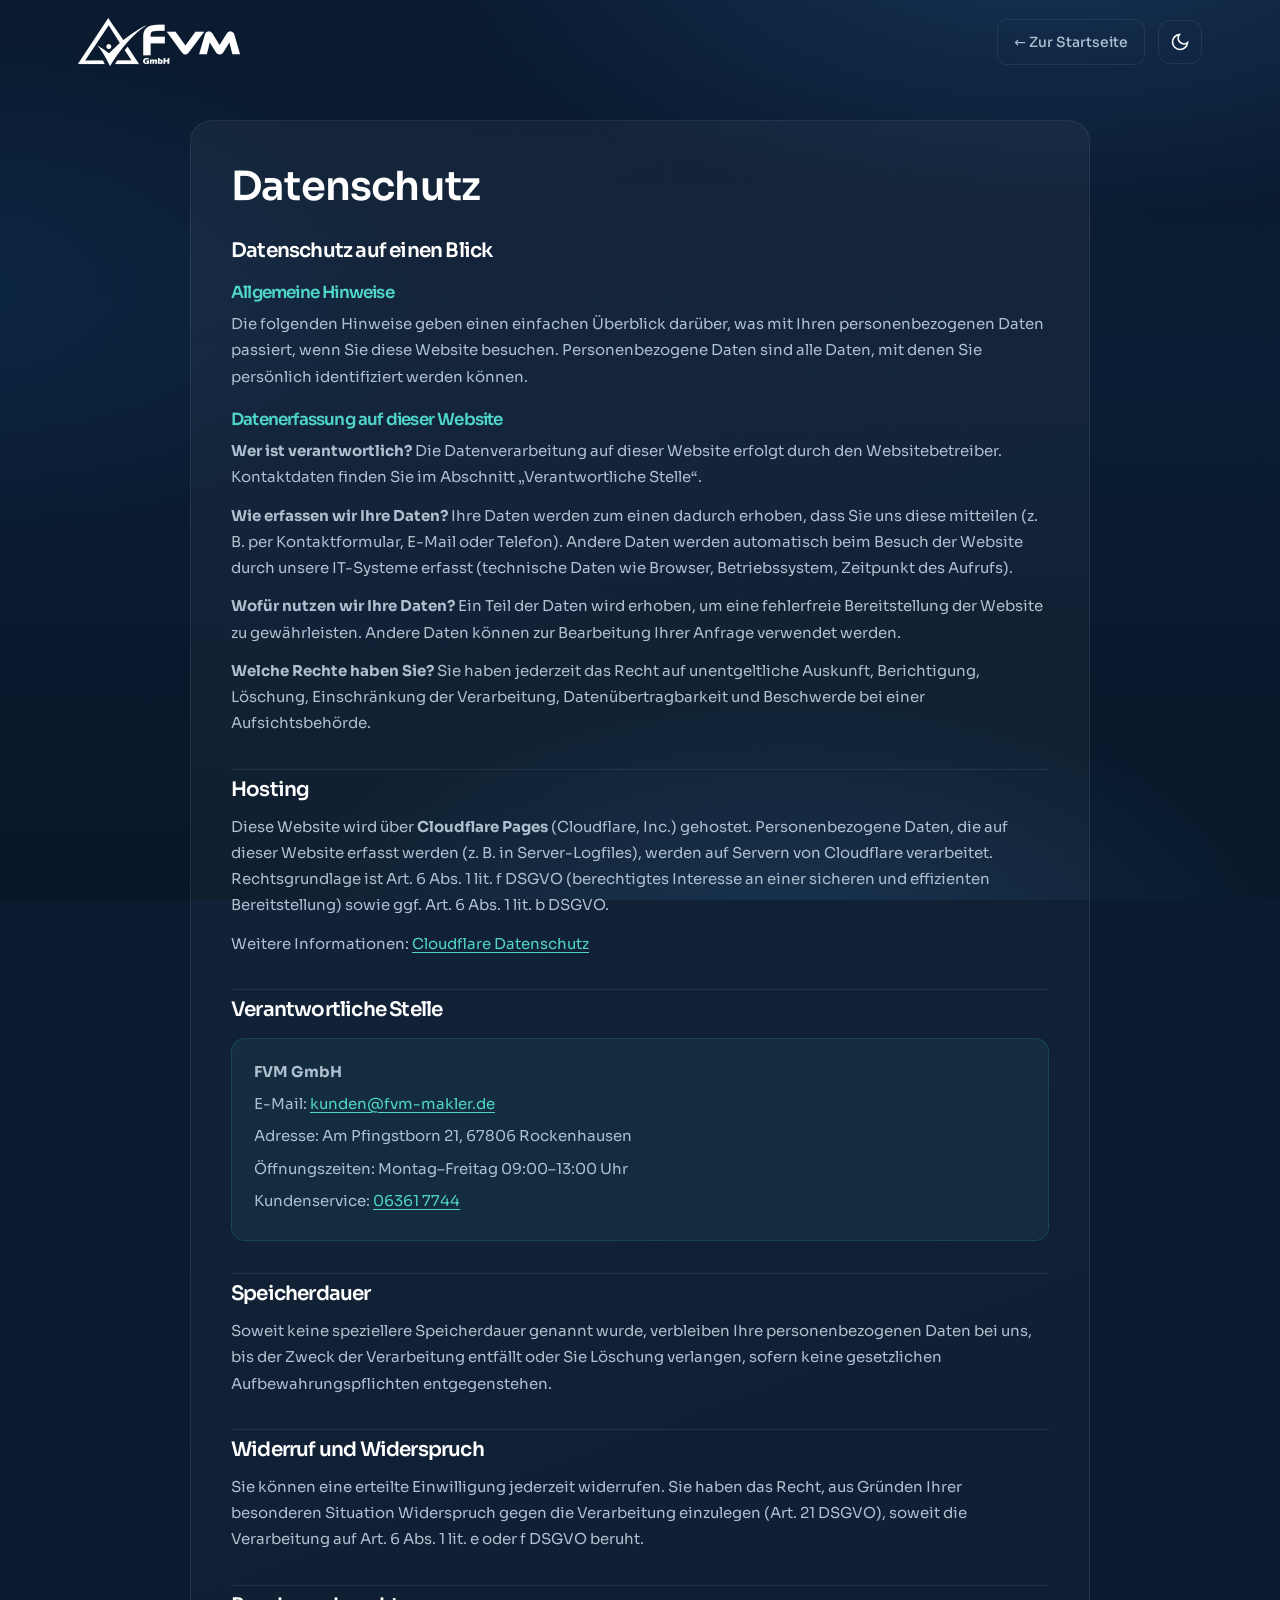
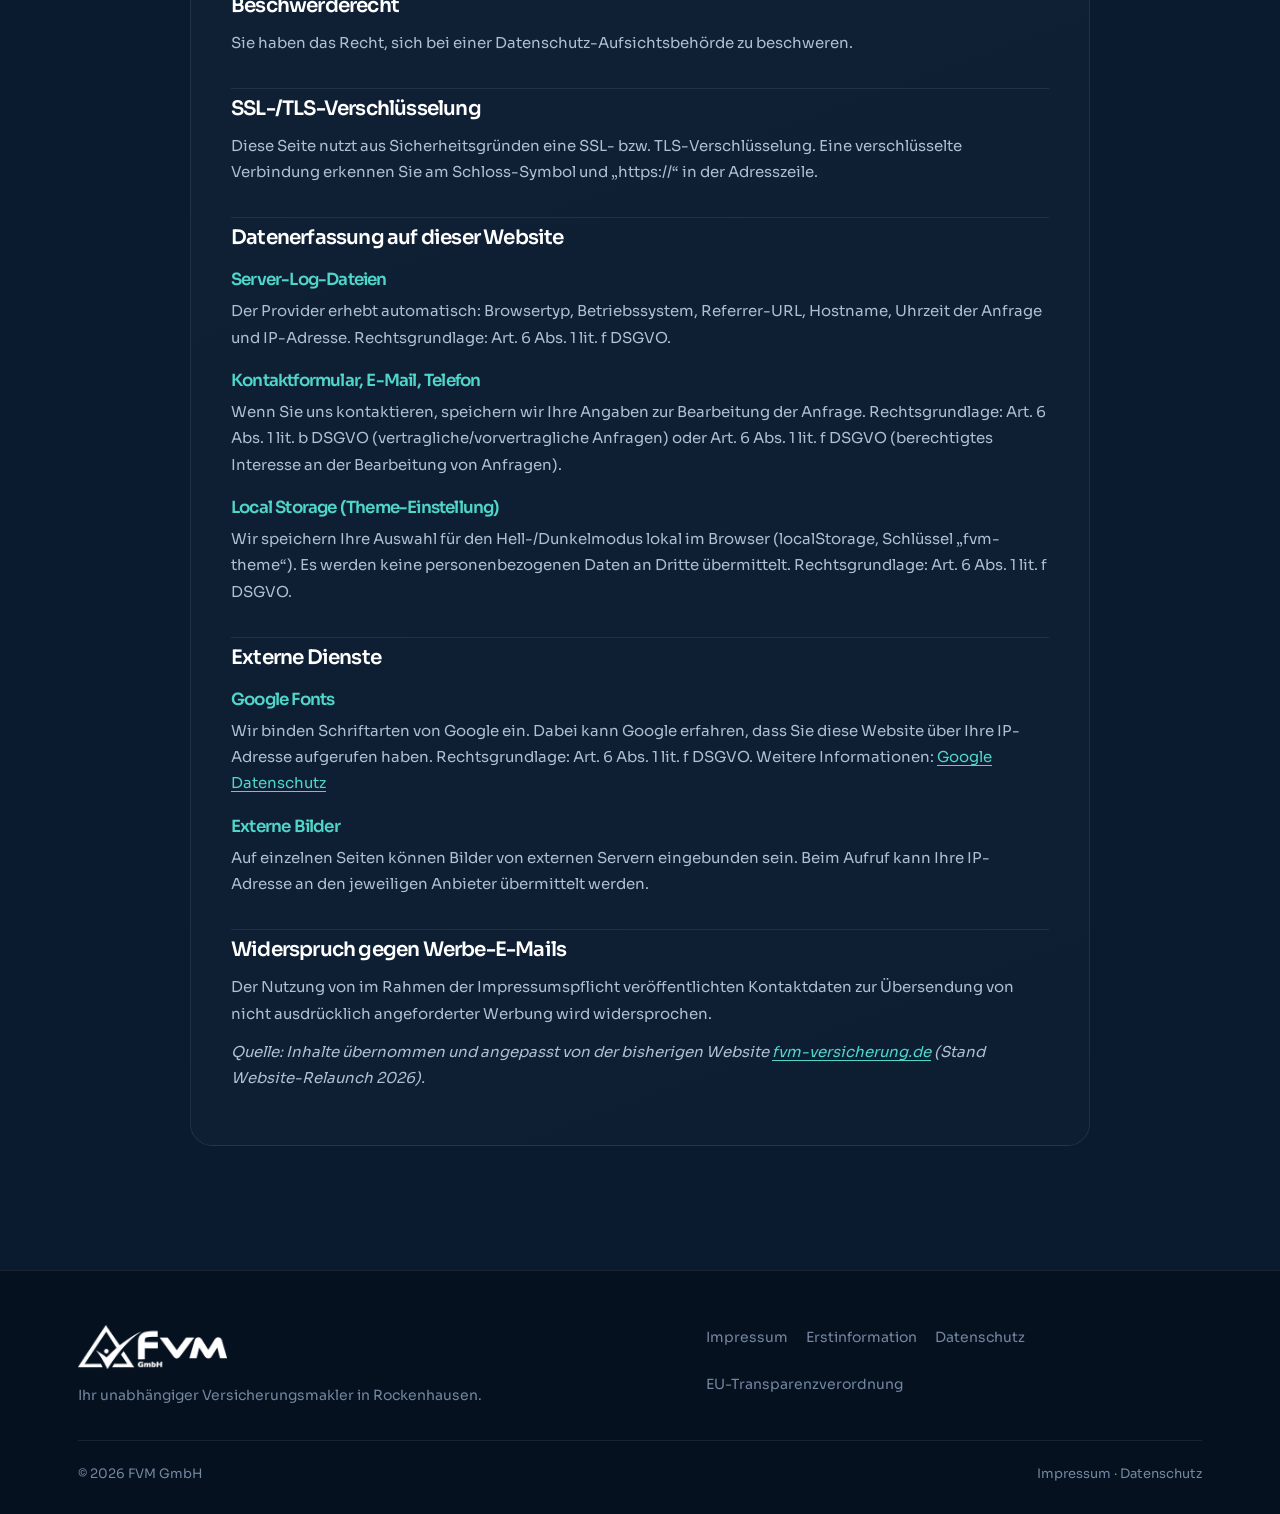
==== datenschutz.html @ 8ff85484 "Add legal pages: Impressum, Datenschutz, Erstinformation and EU transparency." ====
<!DOCTYPE html>
<html lang="de" data-theme="dark">
<head>
<meta charset="UTF-8">
<meta name="viewport" content="width=device-width, initial-scale=1.0">
<title>Datenschutz – FVM GmbH</title>
<meta name="description" content="Datenschutzerklärung der FVM GmbH.">
<link rel="icon" type="image/png" href="assets/favicon.png">
<link rel="preconnect" href="https://fonts.googleapis.com">
<link rel="preconnect" href="https://fonts.gstatic.com" crossorigin>
<link href="https://fonts.googleapis.com/css2?family=Sora:wght@400;500;600;700&display=swap" rel="stylesheet">
<link rel="stylesheet" href="assets/legal.css">
</head>
<body>
<div class="page-bg"></div>
<div class="page-grid"></div>
<header id="hdr">
  <div class="container nav">
    <a href="index.html" class="logo"><img src="assets/fvm-logo.png" alt="FVM GmbH" width="324" height="48"></a>
    <div class="nav-actions">
      <a href="index.html" class="back-home">← Zur Startseite</a>
      <button class="theme-toggle" onclick="toggleTheme()" aria-label="Farbmodus wechseln">
        <svg class="moon" viewBox="0 0 24 24" fill="none" stroke="currentColor" stroke-width="2"><path d="M21 12.8A9 9 0 1 1 11.2 3a7 7 0 0 0 9.8 9.8z"/></svg>
        <svg class="sun" viewBox="0 0 24 24" fill="none" stroke="currentColor" stroke-width="2"><circle cx="12" cy="12" r="4"/><path d="M12 2v2M12 20v2M4.9 4.9l1.4 1.4M17.7 17.7l1.4 1.4M2 12h2M20 12h2M4.9 19.1l1.4-1.4M17.7 6.3l1.4-1.4"/></svg>
      </button>
    </div>
  </div>
</header>
<main class="legal-main">
  <div class="container">
    <article class="legal-card">

<h1>Datenschutz</h1>
<h2>Datenschutz auf einen Blick</h2>
<h3>Allgemeine Hinweise</h3>
<p>Die folgenden Hinweise geben einen einfachen Überblick darüber, was mit Ihren personenbezogenen Daten passiert, wenn Sie diese Website besuchen. Personenbezogene Daten sind alle Daten, mit denen Sie persönlich identifiziert werden können.</p>
<h3>Datenerfassung auf dieser Website</h3>
<p><strong>Wer ist verantwortlich?</strong> Die Datenverarbeitung auf dieser Website erfolgt durch den Websitebetreiber. Kontaktdaten finden Sie im Abschnitt „Verantwortliche Stelle“.</p>
<p><strong>Wie erfassen wir Ihre Daten?</strong> Ihre Daten werden zum einen dadurch erhoben, dass Sie uns diese mitteilen (z. B. per Kontaktformular, E-Mail oder Telefon). Andere Daten werden automatisch beim Besuch der Website durch unsere IT-Systeme erfasst (technische Daten wie Browser, Betriebssystem, Zeitpunkt des Aufrufs).</p>
<p><strong>Wofür nutzen wir Ihre Daten?</strong> Ein Teil der Daten wird erhoben, um eine fehlerfreie Bereitstellung der Website zu gewährleisten. Andere Daten können zur Bearbeitung Ihrer Anfrage verwendet werden.</p>
<p><strong>Welche Rechte haben Sie?</strong> Sie haben jederzeit das Recht auf unentgeltliche Auskunft, Berichtigung, Löschung, Einschränkung der Verarbeitung, Datenübertragbarkeit und Beschwerde bei einer Aufsichtsbehörde.</p>
<h2>Hosting</h2>
<p>Diese Website wird über <strong>Cloudflare Pages</strong> (Cloudflare, Inc.) gehostet. Personenbezogene Daten, die auf dieser Website erfasst werden (z. B. in Server-Logfiles), werden auf Servern von Cloudflare verarbeitet. Rechtsgrundlage ist Art. 6 Abs. 1 lit. f DSGVO (berechtigtes Interesse an einer sicheren und effizienten Bereitstellung) sowie ggf. Art. 6 Abs. 1 lit. b DSGVO.</p>
<p>Weitere Informationen: <a href="https://www.cloudflare.com/privacypolicy/" target="_blank" rel="noopener">Cloudflare Datenschutz</a></p>
<h2>Verantwortliche Stelle</h2>

<div class="contact-block">
<p><strong>FVM GmbH</strong></p>
<p>E-Mail: <a href="mailto:kunden@fvm-makler.de">kunden@fvm-makler.de</a></p>
<p>Adresse: Am Pfingstborn 21, 67806 Rockenhausen</p>
<p>Öffnungszeiten: Montag–Freitag 09:00–13:00 Uhr</p>
<p>Kundenservice: <a href="tel:063617744">06361 7744</a></p>
</div>

<h2>Speicherdauer</h2>
<p>Soweit keine speziellere Speicherdauer genannt wurde, verbleiben Ihre personenbezogenen Daten bei uns, bis der Zweck der Verarbeitung entfällt oder Sie Löschung verlangen, sofern keine gesetzlichen Aufbewahrungspflichten entgegenstehen.</p>
<h2>Widerruf und Widerspruch</h2>
<p>Sie können eine erteilte Einwilligung jederzeit widerrufen. Sie haben das Recht, aus Gründen Ihrer besonderen Situation Widerspruch gegen die Verarbeitung einzulegen (Art. 21 DSGVO), soweit die Verarbeitung auf Art. 6 Abs. 1 lit. e oder f DSGVO beruht.</p>
<h2>Beschwerderecht</h2>
<p>Sie haben das Recht, sich bei einer Datenschutz-Aufsichtsbehörde zu beschweren.</p>
<h2>SSL-/TLS-Verschlüsselung</h2>
<p>Diese Seite nutzt aus Sicherheitsgründen eine SSL- bzw. TLS-Verschlüsselung. Eine verschlüsselte Verbindung erkennen Sie am Schloss-Symbol und „https://“ in der Adresszeile.</p>
<h2>Datenerfassung auf dieser Website</h2>
<h3>Server-Log-Dateien</h3>
<p>Der Provider erhebt automatisch: Browsertyp, Betriebssystem, Referrer-URL, Hostname, Uhrzeit der Anfrage und IP-Adresse. Rechtsgrundlage: Art. 6 Abs. 1 lit. f DSGVO.</p>
<h3>Kontaktformular, E-Mail, Telefon</h3>
<p>Wenn Sie uns kontaktieren, speichern wir Ihre Angaben zur Bearbeitung der Anfrage. Rechtsgrundlage: Art. 6 Abs. 1 lit. b DSGVO (vertragliche/vorvertragliche Anfragen) oder Art. 6 Abs. 1 lit. f DSGVO (berechtigtes Interesse an der Bearbeitung von Anfragen).</p>
<h3>Local Storage (Theme-Einstellung)</h3>
<p>Wir speichern Ihre Auswahl für den Hell-/Dunkelmodus lokal im Browser (localStorage, Schlüssel „fvm-theme“). Es werden keine personenbezogenen Daten an Dritte übermittelt. Rechtsgrundlage: Art. 6 Abs. 1 lit. f DSGVO.</p>
<h2>Externe Dienste</h2>
<h3>Google Fonts</h3>
<p>Wir binden Schriftarten von Google ein. Dabei kann Google erfahren, dass Sie diese Website über Ihre IP-Adresse aufgerufen haben. Rechtsgrundlage: Art. 6 Abs. 1 lit. f DSGVO. Weitere Informationen: <a href="https://policies.google.com/privacy" target="_blank" rel="noopener">Google Datenschutz</a></p>
<h3>Externe Bilder</h3>
<p>Auf einzelnen Seiten können Bilder von externen Servern eingebunden sein. Beim Aufruf kann Ihre IP-Adresse an den jeweiligen Anbieter übermittelt werden.</p>
<h2>Widerspruch gegen Werbe-E-Mails</h2>
<p>Der Nutzung von im Rahmen der Impressumspflicht veröffentlichten Kontaktdaten zur Übersendung von nicht ausdrücklich angeforderter Werbung wird widersprochen.</p>
<p><em>Quelle: Inhalte übernommen und angepasst von der bisherigen Website <a href="https://fvm-versicherung.de/datenschutz/">fvm-versicherung.de</a> (Stand Website-Relaunch 2026).</em></p>

    </article>
  </div>
</main>
<footer>
  <div class="container">
    <div class="foot-grid">
      <div>
        <a href="index.html" class="logo"><img src="assets/fvm-logo.png" alt="FVM GmbH" width="297" height="44"></a>
        <p>Ihr unabhängiger Versicherungsmakler in Rockenhausen.</p>
      </div>
      <nav class="legal-links" aria-label="Rechtliches">
        <a href="impressum.html">Impressum</a>
        <a href="erstinformation.html">Erstinformation</a>
        <a href="datenschutz.html">Datenschutz</a>
        <a href="eu-transparenzverordnung.html">EU-Transparenzverordnung</a>
      </nav>
    </div>
    <div class="foot-bottom">
      <span>© 2026 FVM GmbH</span>
      <span><a href="impressum.html">Impressum</a> · <a href="datenschutz.html">Datenschutz</a></span>
    </div>
  </div>
</footer>
<script src="assets/site.js"></script>
</body>
</html>
---- assets/legal.css ----
:root, [data-theme="dark"]{
  --bg:#0a1a2f; --ink:#eef3f9; --soft:#aebfd0; --muted:#7387a0; --line:rgba(255,255,255,.08);
  --teal:#33b7ac; --teal2:#4fd6c9; --gold:#cba14e;
  --page-bg:radial-gradient(85% 55% at 82% -8%,#153356 0%,transparent 58%),radial-gradient(65% 48% at -5% 32%,#0d2743 0%,transparent 58%),radial-gradient(75% 55% at 62% 108%,#12314f 0%,transparent 58%),linear-gradient(180deg,#0a1a2f 0%,#0b1d34 42%,#081627 100%);
  --header-bg:rgba(10,26,47,.72); --footer-bg:rgba(5,13,24,.65);
  --grid-op:.022;
}
[data-theme="light"]{
  --bg:#f0f4f9; --ink:#132436; --soft:#42566b; --muted:#6d8096; --line:rgba(19,36,54,.10);
  --teal:#0f8d80; --teal2:#0f8d80; --gold:#a97f2a;
  --page-bg:radial-gradient(85% 55% at 82% -8%,#dfebf7 0%,transparent 58%),radial-gradient(65% 48% at -5% 32%,#e8f1f9 0%,transparent 58%),radial-gradient(75% 55% at 62% 108%,#dfeaf6 0%,transparent 58%),linear-gradient(180deg,#f0f4f9 0%,#f6f9fc 42%,#eef3f8 100%);
  --header-bg:rgba(240,244,249,.82); --footer-bg:rgba(226,235,244,.72);
  --grid-op:.045;
}
*{margin:0;padding:0;box-sizing:border-box}
html{scroll-behavior:smooth}
body{font-family:'Sora',system-ui,sans-serif;color:var(--ink);background:var(--bg);line-height:1.75;-webkit-font-smoothing:antialiased;overflow-x:hidden;transition:background .5s,color .5s}
h1,h2,h3,h4{font-family:'Sora',sans-serif;line-height:1.2;color:var(--ink);letter-spacing:-.8px;font-weight:600}
[data-theme="dark"] h1,[data-theme="dark"] h2,[data-theme="dark"] h3,[data-theme="dark"] h4{color:#fff}
a{color:inherit;text-decoration:none}
a:hover{color:var(--teal2)}
.container{max-width:1180px;margin:0 auto;padding:0 28px}
.page-bg{position:fixed;inset:0;z-index:-2;background:var(--page-bg);transition:background .5s}
.page-grid{position:fixed;inset:0;z-index:-1;background-image:linear-gradient(rgba(120,140,160,var(--grid-op)) 1px,transparent 1px),linear-gradient(90deg,rgba(120,140,160,var(--grid-op)) 1px,transparent 1px);background-size:74px 74px;mask-image:radial-gradient(circle at 50% 25%,#000,transparent 88%);pointer-events:none}
header{position:fixed;top:0;left:0;right:0;z-index:200;transition:.4s}
header.scrolled{background:var(--header-bg);backdrop-filter:blur(20px) saturate(160%);border-bottom:1px solid var(--line)}
.nav{display:flex;align-items:center;justify-content:space-between;height:84px;gap:20px}
.logo{display:flex;align-items:center}
.logo img{height:48px;width:auto;display:block;object-fit:contain}
[data-theme="dark"] .logo img{filter:brightness(0) invert(1)}
.nav-actions{display:flex;align-items:center;gap:13px;margin-left:auto}
.theme-toggle{width:44px;height:44px;border-radius:12px;border:1px solid var(--line);background:transparent;color:var(--ink);display:grid;place-items:center;cursor:pointer;transition:.3s}
[data-theme="dark"] .theme-toggle{color:#fff}
.theme-toggle:hover{border-color:var(--gold);color:var(--gold)}
.theme-toggle svg{width:20px;height:20px}
.theme-toggle .sun{display:none}
[data-theme="light"] .theme-toggle .sun{display:block}
[data-theme="light"] .theme-toggle .moon{display:none}
.back-home{font-size:14px;font-weight:500;color:var(--soft);padding:10px 16px;border:1px solid var(--line);border-radius:10px;transition:.25s}
.back-home:hover{color:var(--ink);border-color:var(--gold)}
[data-theme="dark"] .back-home:hover{color:#fff}
.legal-main{padding:120px 0 80px}
.legal-card{background:linear-gradient(160deg,rgba(255,255,255,.045),rgba(255,255,255,.014));border:1px solid var(--line);border-radius:22px;padding:42px 40px;max-width:900px;margin:0 auto}
[data-theme="light"] .legal-card{background:linear-gradient(160deg,#fff,#f5f9fd)}
.legal-card h1{font-size:clamp(28px,4vw,40px);margin-bottom:28px}
.legal-card h2{font-size:1.25rem;margin:32px 0 12px;padding-top:8px;border-top:1px solid var(--line)}
.legal-card h2:first-of-type{border-top:none;padding-top:0;margin-top:0}
.legal-card h3{font-size:1.05rem;margin:20px 0 8px;color:var(--teal2)}
[data-theme="light"] .legal-card h3{color:var(--teal)}
.legal-card p,.legal-card li{font-size:15px;color:var(--soft);margin-bottom:12px}
.legal-card ul{padding-left:20px;margin-bottom:12px}
.legal-card a{color:var(--teal2);text-decoration:underline;text-underline-offset:3px}
.legal-card .contact-block{background:rgba(51,183,172,.08);border:1px solid rgba(51,183,172,.18);border-radius:14px;padding:20px 22px;margin:16px 0}
.legal-card .contact-block p{margin-bottom:6px}
footer{background:var(--footer-bg);border-top:1px solid var(--line);padding:54px 0 28px;margin-top:44px}
.foot-grid{display:grid;grid-template-columns:1.2fr 1fr;gap:32px;margin-bottom:32px}
footer .logo img{height:44px;margin-bottom:14px}
footer p{font-size:14px;color:var(--muted)}
.legal-links{display:flex;flex-wrap:wrap;gap:10px 18px}
.legal-links a{font-size:14px;color:var(--muted)}
.legal-links a:hover{color:var(--gold)}
.foot-bottom{border-top:1px solid var(--line);padding-top:22px;display:flex;justify-content:space-between;flex-wrap:wrap;gap:12px;font-size:13px;color:var(--muted)}
@media(max-width:700px){.legal-card{padding:28px 22px}.foot-grid{grid-template-columns:1fr}}
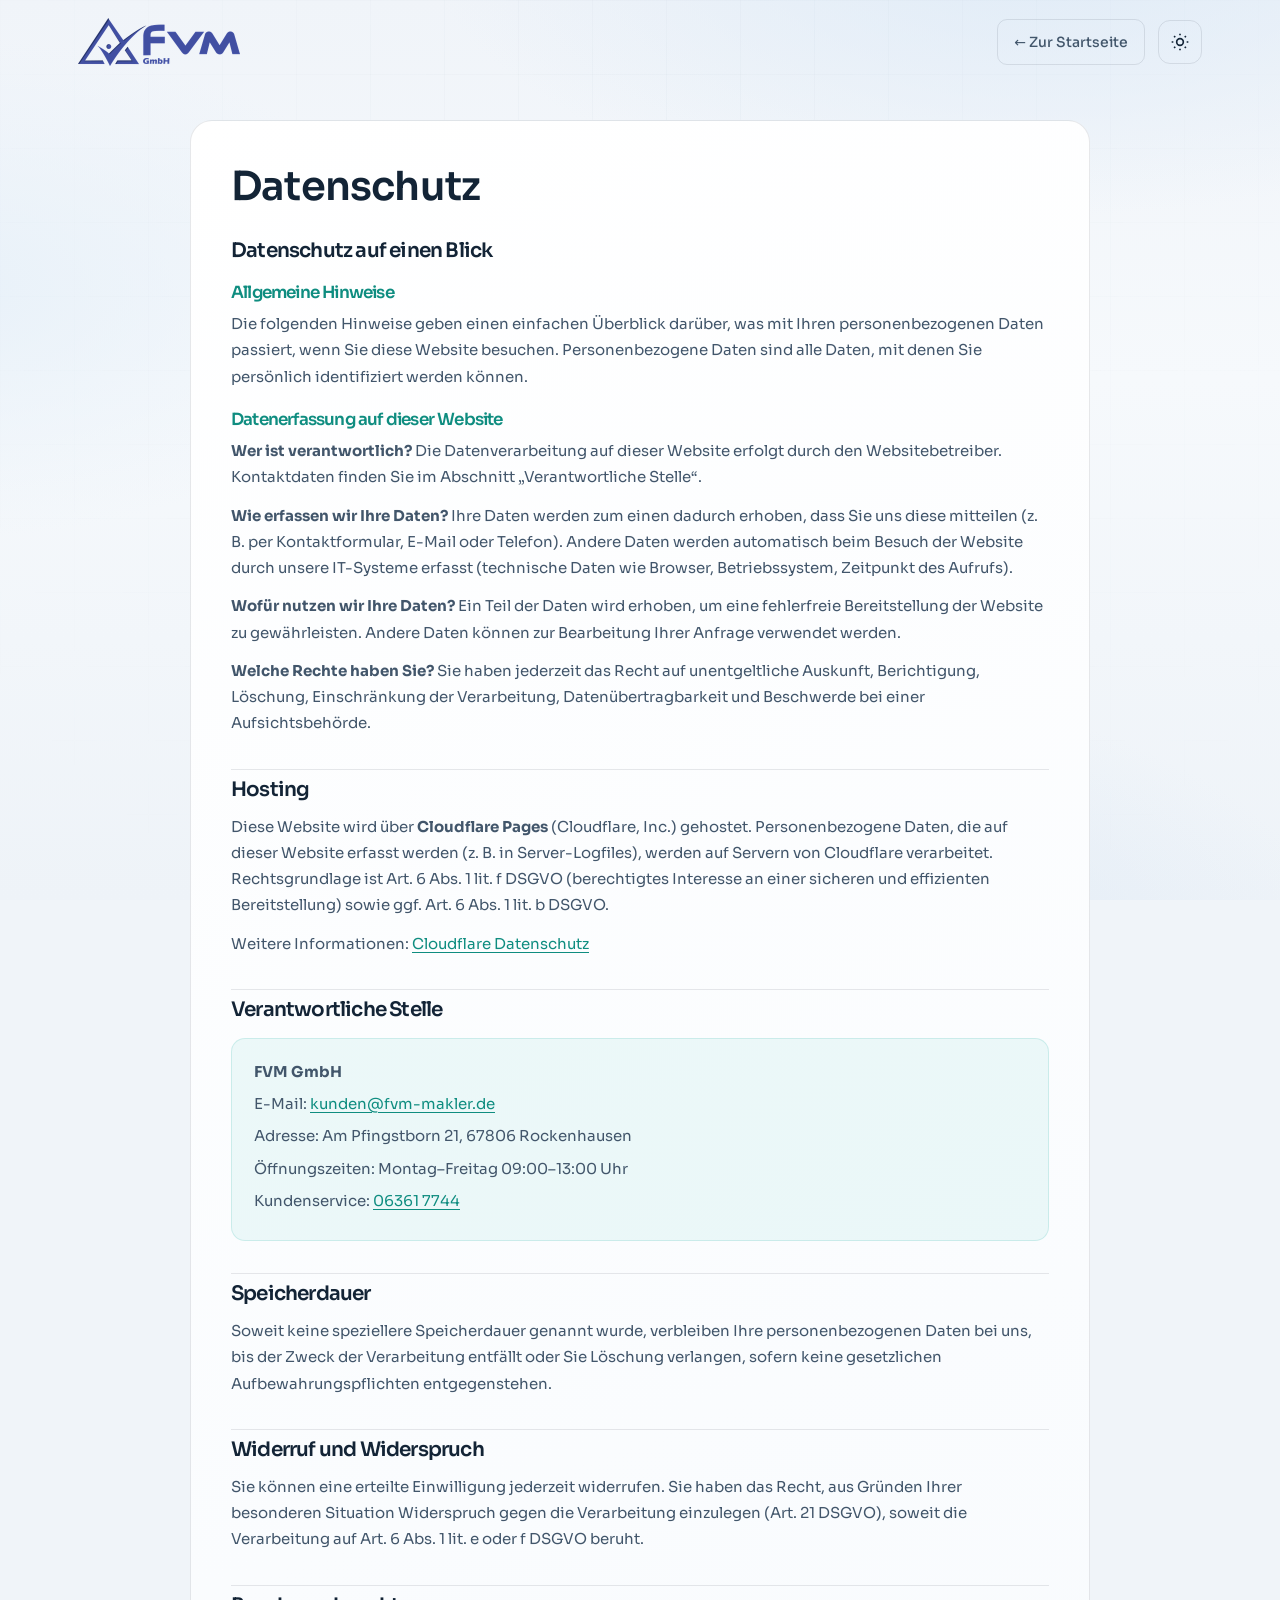
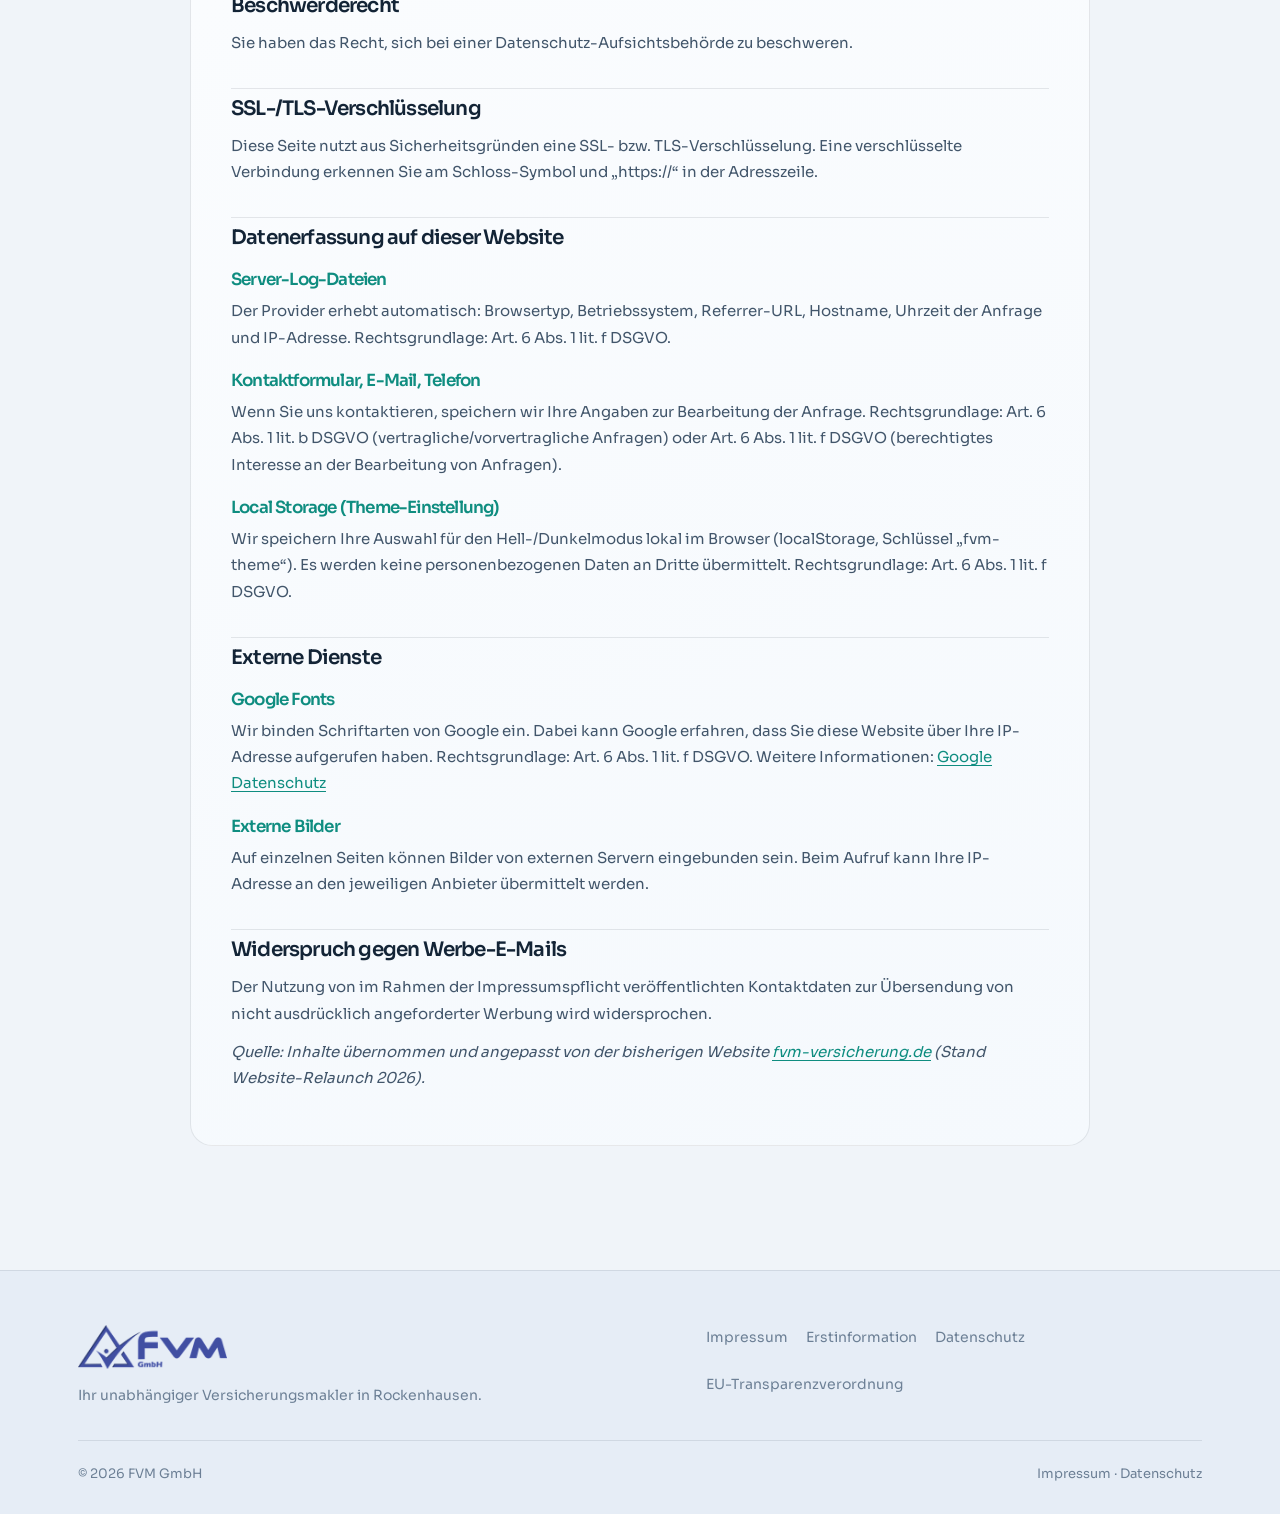
==== commit 0e7a0712: "Prioritize Kundenportal, show WhatsApp number, default to light mode. Co-authored-by: Cursor <cursor" ====
--- a/datenschutz.html
+++ b/datenschutz.html
@@ -1,5 +1,5 @@
 <!DOCTYPE html>
-<html lang="de" data-theme="dark">
+<html lang="de" data-theme="light">
 <head>
 <meta charset="UTF-8">
 <meta name="viewport" content="width=device-width, initial-scale=1.0">
--- a/assets/legal.css
+++ b/assets/legal.css
@@ -31,6 +31,7 @@
 .nav-actions{display:flex;align-items:center;gap:13px;margin-left:auto}
 .theme-toggle{width:44px;height:44px;border-radius:12px;border:1px solid var(--line);background:transparent;color:var(--ink);display:grid;place-items:center;cursor:pointer;transition:.3s}
 [data-theme="dark"] .theme-toggle{color:#fff}
+.theme-toggle{transition:border-color .25s,color .25s}
 .theme-toggle:hover{border-color:var(--gold);color:var(--gold)}
 .theme-toggle svg{width:20px;height:20px}
 .theme-toggle .sun{display:none}
@@ -61,3 +62,16 @@
 .legal-links a:hover{color:var(--gold)}
 .foot-bottom{border-top:1px solid var(--line);padding-top:22px;display:flex;justify-content:space-between;flex-wrap:wrap;gap:12px;font-size:13px;color:var(--muted)}
 @media(max-width:700px){.legal-card{padding:28px 22px}.foot-grid{grid-template-columns:1fr}}
+@media(max-width:640px){
+  .container{padding:0 18px}
+  .nav{height:72px;gap:8px}
+  .logo img{height:46px;max-width:min(200px,56vw)}
+  .back-home{font-size:13px;padding:8px 12px;white-space:nowrap}
+  .nav-actions{gap:8px}
+  .theme-toggle{width:40px;height:40px}
+  .legal-main{padding:96px 0 56px}
+  .legal-card{padding:24px 18px;border-radius:18px}
+  .legal-card h1{font-size:clamp(24px,7vw,32px)}
+  .foot-bottom{flex-direction:column;align-items:flex-start;gap:10px}
+  footer{padding:40px 0 22px}
+}
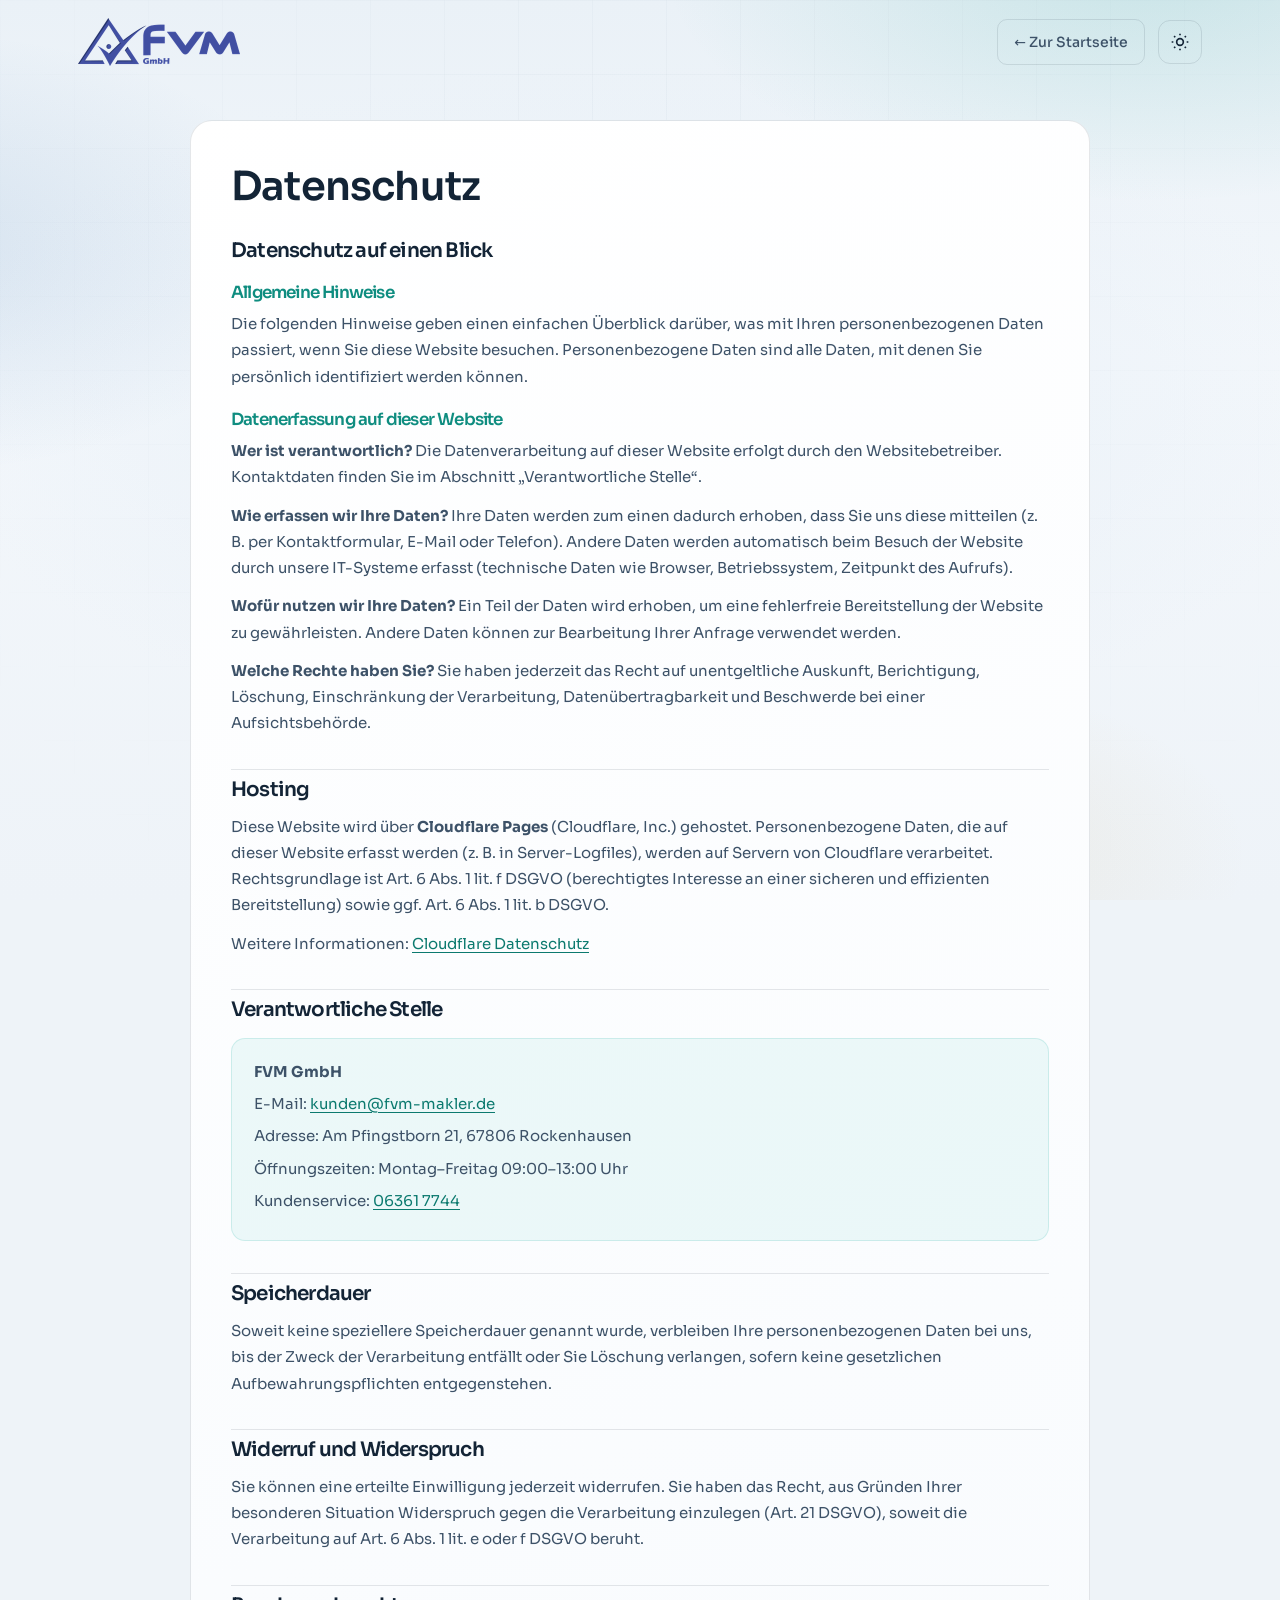
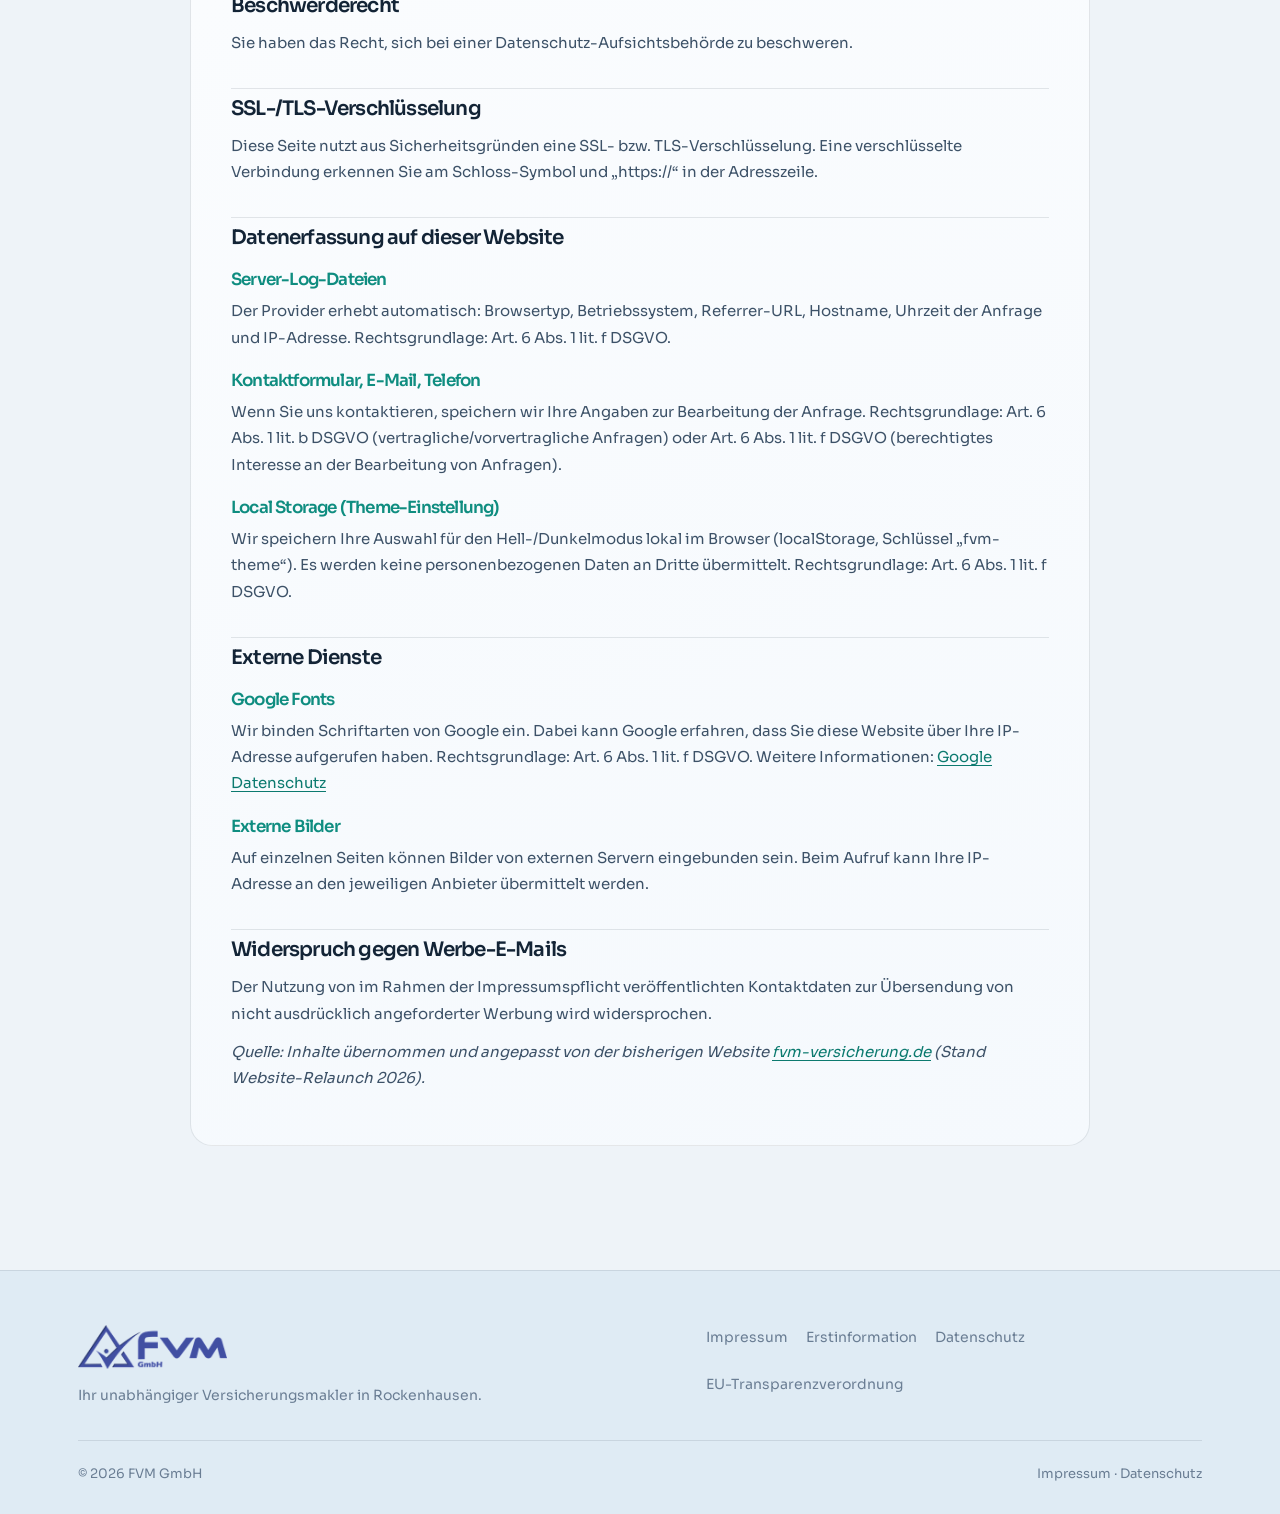
==== commit cc77009d: "Replace wide favicon with square F-mark and shorten tab title. Co-authored-by: Cursor <cursoragent@c" ====
--- a/datenschutz.html
+++ b/datenschutz.html
@@ -5,7 +5,11 @@
 <meta name="viewport" content="width=device-width, initial-scale=1.0">
 <title>Datenschutz – FVM GmbH</title>
 <meta name="description" content="Datenschutzerklärung der FVM GmbH.">
-<link rel="icon" type="image/png" href="assets/favicon.png">
+<link rel="icon" href="assets/favicon.ico" sizes="any">
+<link rel="icon" type="image/png" sizes="32x32" href="assets/favicon.png">
+<link rel="icon" type="image/png" sizes="64x64" href="assets/favicon-64.png">
+<link rel="apple-touch-icon" sizes="180x180" href="assets/apple-touch-icon.png">
+<meta name="theme-color" content="#0a1a2f">
 <link rel="preconnect" href="https://fonts.googleapis.com">
 <link rel="preconnect" href="https://fonts.gstatic.com" crossorigin>
 <link href="https://fonts.googleapis.com/css2?family=Sora:wght@400;500;600;700&display=swap" rel="stylesheet">
--- a/assets/legal.css
+++ b/assets/legal.css
@@ -6,15 +6,20 @@
   --grid-op:.022;
 }
 [data-theme="light"]{
-  --bg:#f0f4f9; --ink:#132436; --soft:#42566b; --muted:#6d8096; --line:rgba(19,36,54,.10);
-  --teal:#0f8d80; --teal2:#0f8d80; --gold:#a97f2a;
-  --page-bg:radial-gradient(85% 55% at 82% -8%,#dfebf7 0%,transparent 58%),radial-gradient(65% 48% at -5% 32%,#e8f1f9 0%,transparent 58%),radial-gradient(75% 55% at 62% 108%,#dfeaf6 0%,transparent 58%),linear-gradient(180deg,#f0f4f9 0%,#f6f9fc 42%,#eef3f8 100%);
-  --header-bg:rgba(240,244,249,.82); --footer-bg:rgba(226,235,244,.72);
-  --grid-op:.045;
+  --bg:#eef3f8; --ink:#132436; --soft:#3d5268; --muted:#6a7e94; --line:rgba(19,36,54,.11);
+  --teal:#0f8d80; --teal2:#0c7a6f; --gold:#a97f2a;
+  --page-bg:
+    radial-gradient(70% 50% at 90% -5%,rgba(42,167,155,.18) 0%,transparent 55%),
+    radial-gradient(60% 45% at -8% 28%,rgba(47,111,176,.14) 0%,transparent 55%),
+    radial-gradient(55% 40% at 70% 95%,rgba(203,161,78,.12) 0%,transparent 50%),
+    radial-gradient(80% 55% at 50% 45%,#e8f0f8 0%,transparent 70%),
+    linear-gradient(180deg,#eaf1f7 0%,#f3f7fb 40%,#eef3f8 100%);
+  --header-bg:rgba(238,243,248,.86); --footer-bg:rgba(220,232,242,.78);
+  --grid-op:.055;
 }
 *{margin:0;padding:0;box-sizing:border-box}
-html{scroll-behavior:smooth}
-body{font-family:'Sora',system-ui,sans-serif;color:var(--ink);background:var(--bg);line-height:1.75;-webkit-font-smoothing:antialiased;overflow-x:hidden;transition:background .5s,color .5s}
+html{scroll-behavior:smooth;overflow-x:clip}
+body{font-family:'Sora',system-ui,sans-serif;color:var(--ink);background:var(--bg);line-height:1.75;-webkit-font-smoothing:antialiased;overflow-x:clip;overscroll-behavior-x:none;width:100%;max-width:100%;transition:background .5s,color .5s}
 h1,h2,h3,h4{font-family:'Sora',sans-serif;line-height:1.2;color:var(--ink);letter-spacing:-.8px;font-weight:600}
 [data-theme="dark"] h1,[data-theme="dark"] h2,[data-theme="dark"] h3,[data-theme="dark"] h4{color:#fff}
 a{color:inherit;text-decoration:none}
